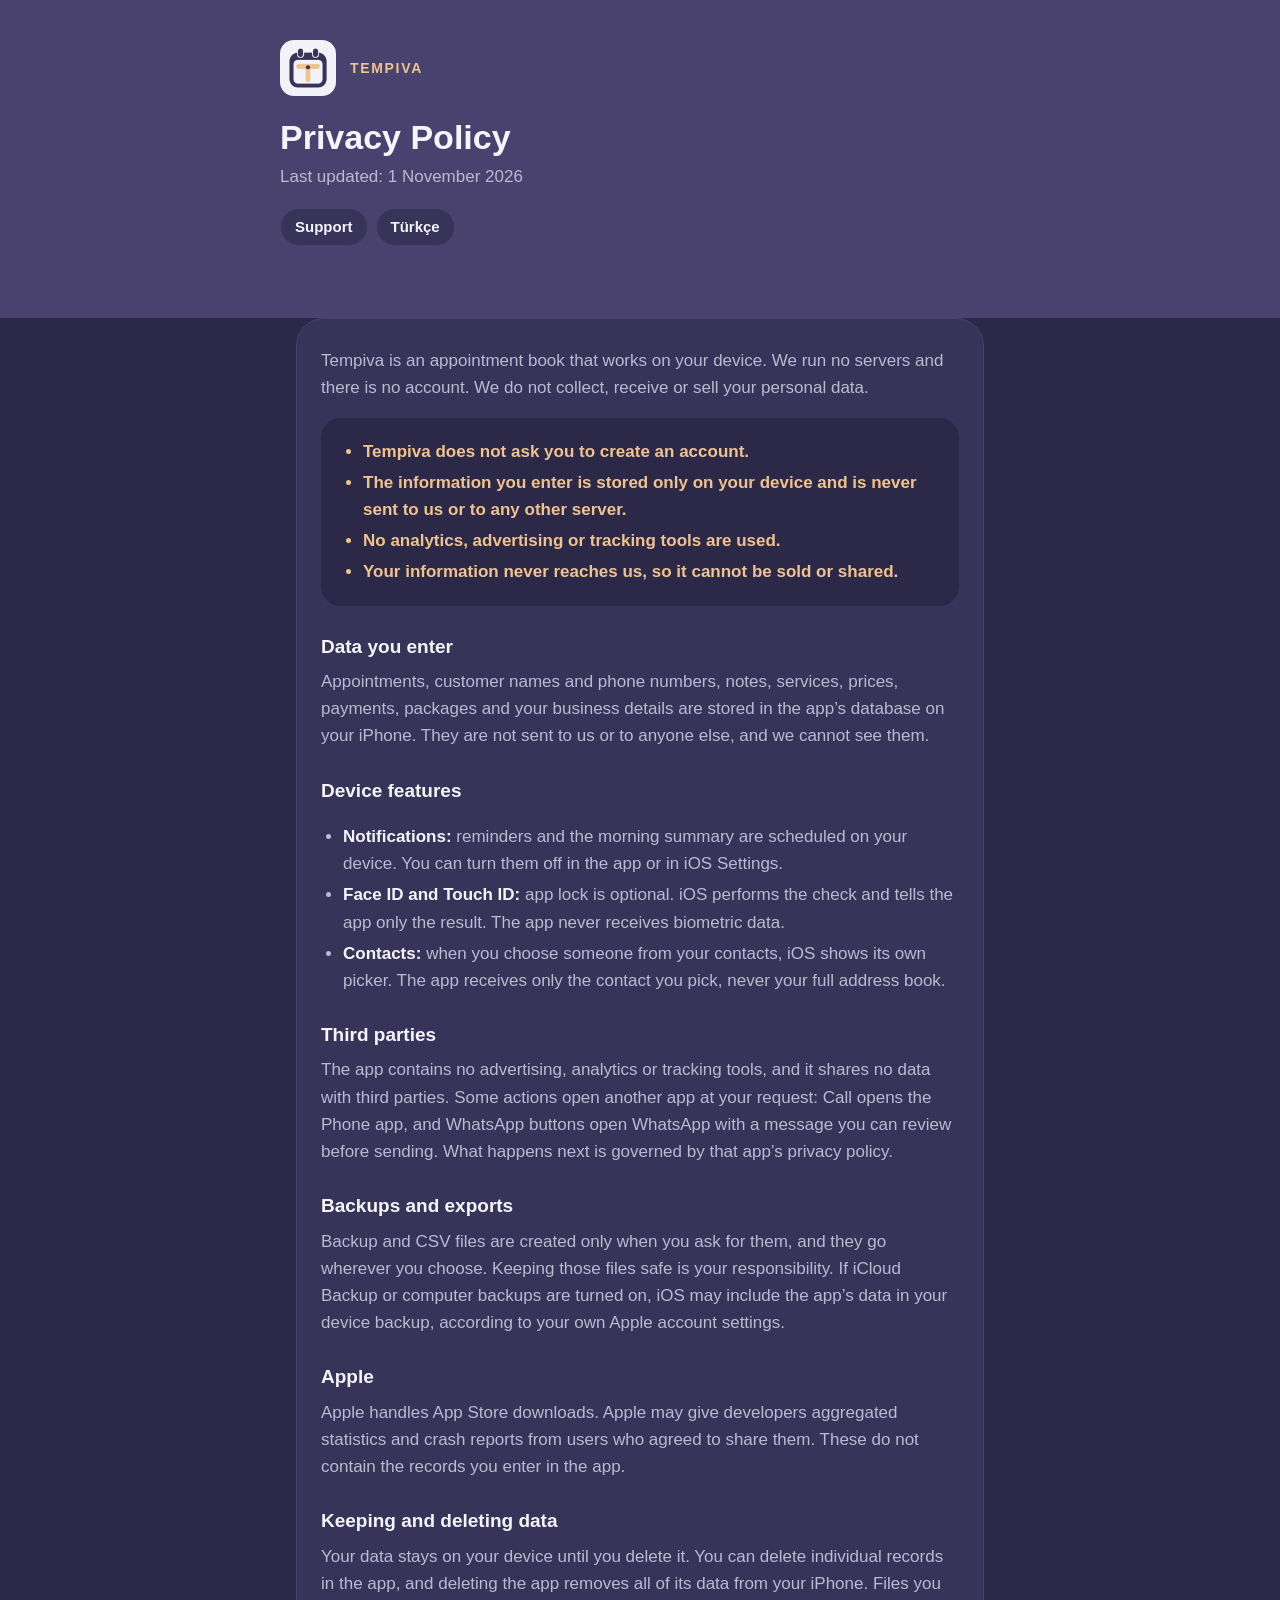
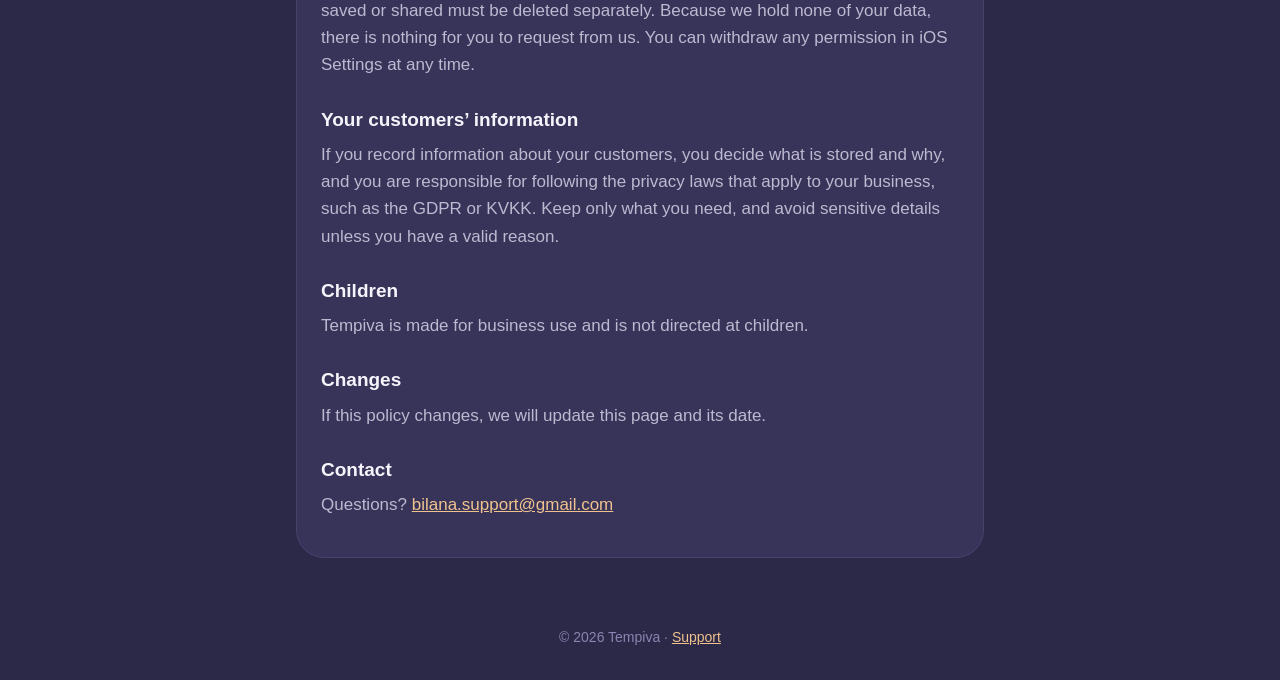
==== en/privacy/index.html @ 5f4a3ca3 "Add files via upload" ====
<!doctype html>
<html lang="en">
<head>
<meta charset="utf-8">
<meta name="viewport" content="width=device-width, initial-scale=1">
<title>Tempiva · Privacy Policy</title>
<meta name="description" content="Tempiva privacy policy. Tempiva collects no data; what you enter is stored only on your device.">
<link rel="icon" href="../../icon.png">
<link rel="stylesheet" href="../../style.css">
</head>
<body>
<header>
  <div class="wrap">
    <div class="brand"><img src="../../icon.png" alt=""><span>TEMPIVA</span></div>
    <h1>Privacy Policy</h1>
    <p>Last updated: 1 November 2026</p>
    <nav><a href="../">Support</a><a href="../../tr/privacy/" lang="tr">Türkçe</a></nav>
  </div>
</header>

<main class="wrap">
  <article>
    <p>Tempiva is an appointment book that works on your device. We run no servers and there is no account. We do not collect, receive or sell your personal data.</p>

    <div class="summary">
      <ul>
        <li>Tempiva does not ask you to create an account.</li>
        <li>The information you enter is stored only on your device and is never sent to us or to any other server.</li>
        <li>No analytics, advertising or tracking tools are used.</li>
        <li>Your information never reaches us, so it cannot be sold or shared.</li>
      </ul>
    </div>

    <h3>Data you enter</h3>
    <p>Appointments, customer names and phone numbers, notes, services, prices, payments, packages and your business details are stored in the app’s database on your iPhone. They are not sent to us or to anyone else, and we cannot see them.</p>
    <h3>Device features</h3>
    <ul>
      <li><b>Notifications:</b> reminders and the morning summary are scheduled on your device. You can turn them off in the app or in iOS Settings.</li>
      <li><b>Face ID and Touch ID:</b> app lock is optional. iOS performs the check and tells the app only the result. The app never receives biometric data.</li>
      <li><b>Contacts:</b> when you choose someone from your contacts, iOS shows its own picker. The app receives only the contact you pick, never your full address book.</li>
    </ul>
    <h3>Third parties</h3>
    <p>The app contains no advertising, analytics or tracking tools, and it shares no data with third parties. Some actions open another app at your request: Call opens the Phone app, and WhatsApp buttons open WhatsApp with a message you can review before sending. What happens next is governed by that app’s privacy policy.</p>
    <h3>Backups and exports</h3>
    <p>Backup and CSV files are created only when you ask for them, and they go wherever you choose. Keeping those files safe is your responsibility. If iCloud Backup or computer backups are turned on, iOS may include the app’s data in your device backup, according to your own Apple account settings.</p>
    <h3>Apple</h3>
    <p>Apple handles App Store downloads. Apple may give developers aggregated statistics and crash reports from users who agreed to share them. These do not contain the records you enter in the app.</p>
    <h3>Keeping and deleting data</h3>
    <p>Your data stays on your device until you delete it. You can delete individual records in the app, and deleting the app removes all of its data from your iPhone. Files you saved or shared must be deleted separately. Because we hold none of your data, there is nothing for you to request from us. You can withdraw any permission in iOS Settings at any time.</p>
    <h3>Your customers’ information</h3>
    <p>If you record information about your customers, you decide what is stored and why, and you are responsible for following the privacy laws that apply to your business, such as the GDPR or KVKK. Keep only what you need, and avoid sensitive details unless you have a valid reason.</p>
    <h3>Children</h3>
    <p>Tempiva is made for business use and is not directed at children.</p>
    <h3>Changes</h3>
    <p>If this policy changes, we will update this page and its date.</p>
    <h3>Contact</h3>
    <p>Questions? <a href="mailto:bilana.support@gmail.com">bilana.support@gmail.com</a></p>
  </article>
</main>

<footer>© 2026 Tempiva · <a href="../">Support</a></footer>
</body>
</html>
---- style.css ----
:root {
  color-scheme: dark;
  --bg: #2c2848; --surface: #373359; --line: #49426e;
  --ink: #f6f4fb; --ink-soft: #bdb9d0; --ink-muted: #8a84b0;
  --brand: #f0c38e; --on-brand: #2c2848;
}
* { box-sizing: border-box; }
body {
  margin: 0; background: var(--bg); color: var(--ink);
  font: 17px/1.6 -apple-system, BlinkMacSystemFont, "SF Pro Text", "Segoe UI", Roboto, sans-serif;
}
header { background: #49426e; padding: 40px 20px 72px; }
.wrap { max-width: 720px; margin: 0 auto; }
.brand { display: flex; align-items: center; gap: 14px; }
.brand img { width: 56px; height: 56px; border-radius: 14px; }
.brand span { font-weight: 800; letter-spacing: .12em; font-size: 14px; color: var(--brand); }
h1 { font-size: 34px; line-height: 1.15; margin: 22px 0 6px; text-wrap: balance; }
header p { margin: 0; color: var(--ink-soft); }
nav { margin-top: 18px; display: flex; gap: 8px; flex-wrap: wrap; }
nav a {
  color: var(--ink); text-decoration: none; font-weight: 700; font-size: 15px;
  padding: 6px 14px; border-radius: 999px; background: var(--surface);
  border: 1px solid var(--line);
}
main { padding: 0 16px 48px; margin-top: -40px; }
article {
  background: var(--surface); border: 1px solid var(--line); border-radius: 28px;
  padding: 28px 24px; margin-bottom: 20px;
}
h3 { font-size: 19px; margin: 26px 0 6px; }
p, li { color: var(--ink-soft); }
p { margin: 0 0 10px; }
b, strong { color: var(--ink); }
ul, ol { padding-left: 22px; }
li { margin: 4px 0; }
.summary { background: var(--bg); border-radius: 20px; padding: 16px 20px; margin: 16px 0; }
.summary ul { margin: 0; }
.summary li { color: var(--brand); font-weight: 600; }
.contact {
  display: flex; flex-wrap: wrap; align-items: center; gap: 10px 16px;
  background: var(--bg); border-radius: 20px; padding: 16px 20px; margin: 16px 0 8px;
}
.contact strong { color: var(--brand); }
.contact a { color: var(--brand); font-weight: 800; font-size: 17px; word-break: break-all; }
.choices { display: grid; gap: 14px; }
.choice {
  display: block; text-decoration: none; background: var(--surface); border: 1px solid var(--line);
  border-radius: 24px; padding: 20px 22px; color: var(--ink);
}
.choice strong { display: block; font-size: 21px; }
.choice span { color: var(--ink-soft); }
a { color: var(--brand); }
footer { text-align: center; color: var(--ink-muted); font-size: 14px; padding: 0 16px 32px; }
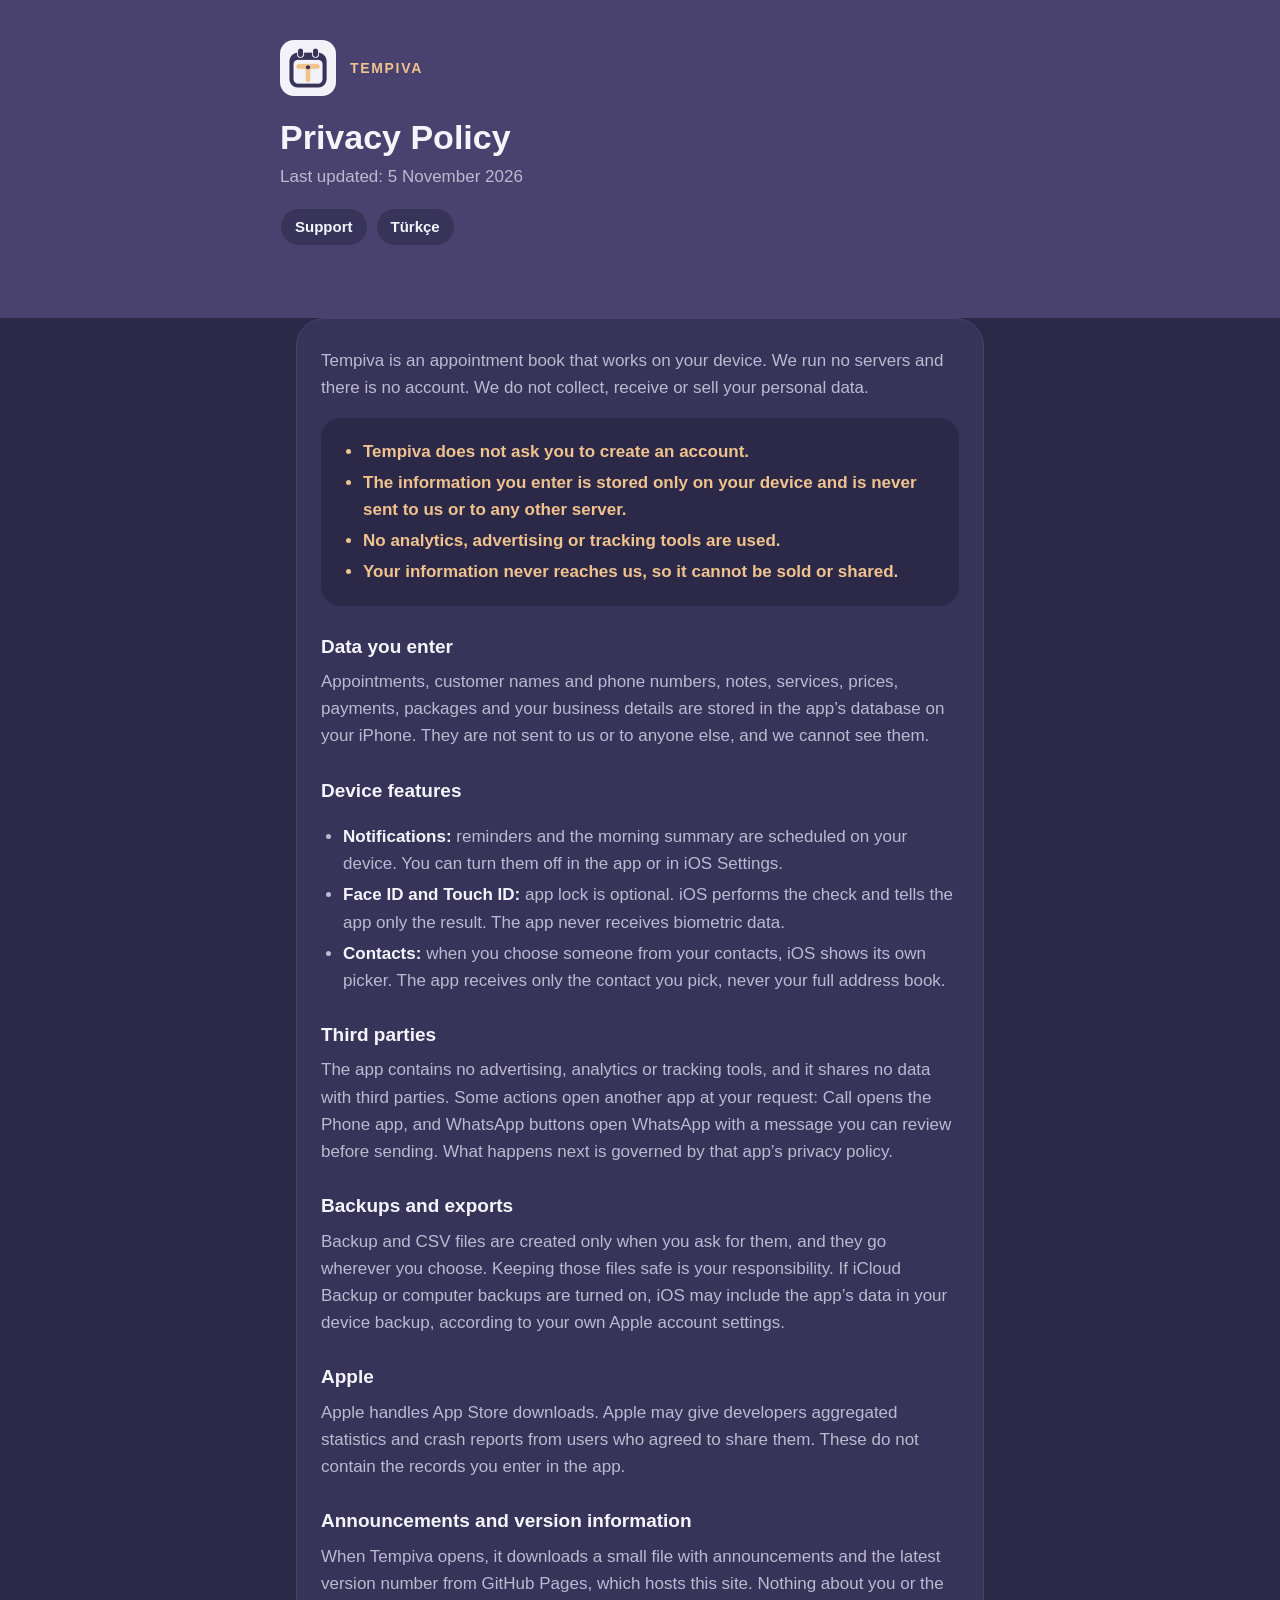
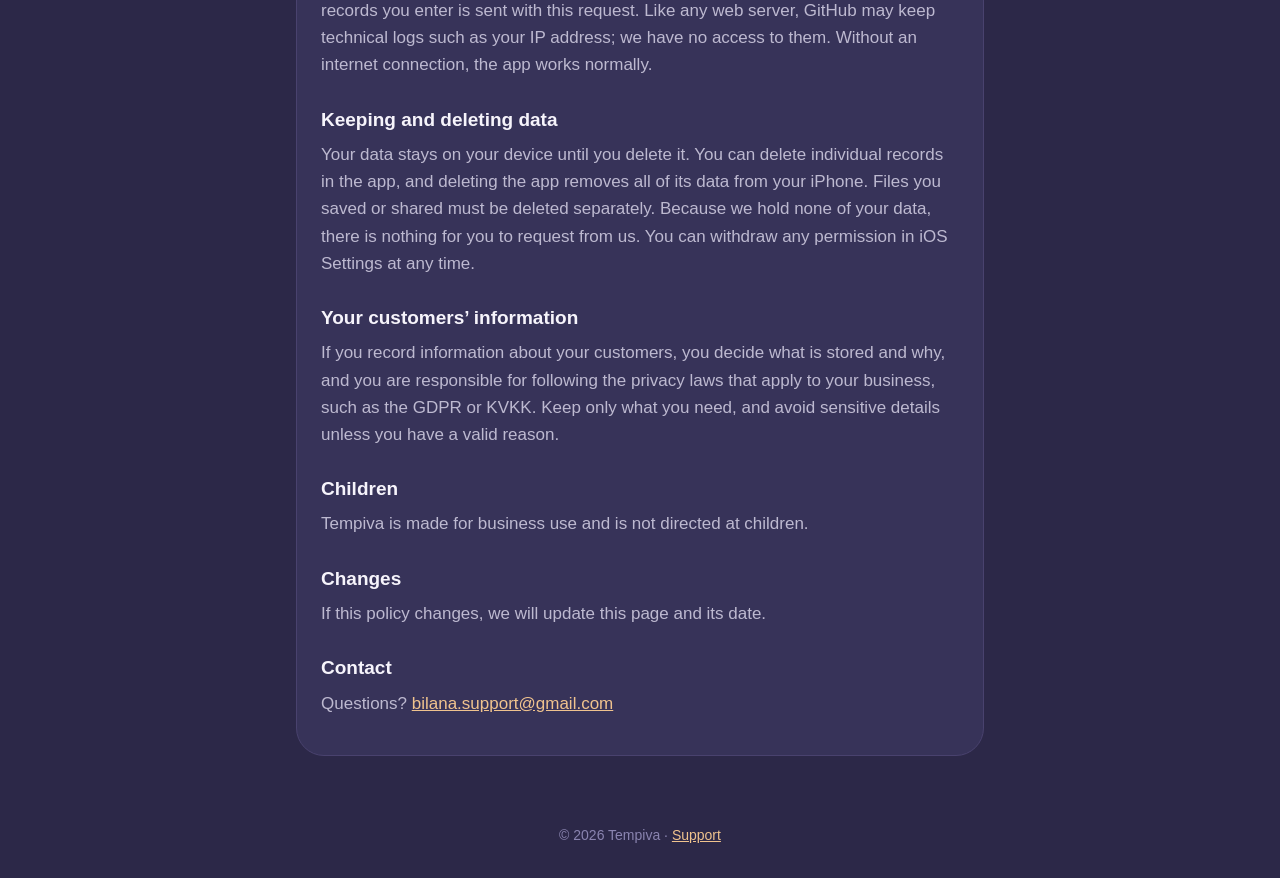
==== commit 5b1e0ed7: "Add files via upload" ====
--- a/en/privacy/index.html
+++ b/en/privacy/index.html
@@ -13,7 +13,7 @@
   <div class="wrap">
     <div class="brand"><img src="../../icon.png" alt=""><span>TEMPIVA</span></div>
     <h1>Privacy Policy</h1>
-    <p>Last updated: 1 November 2026</p>
+    <p>Last updated: 5 November 2026</p>
     <nav><a href="../">Support</a><a href="../../tr/privacy/" lang="tr">Türkçe</a></nav>
   </div>
 </header>
@@ -45,6 +45,8 @@
     <p>Backup and CSV files are created only when you ask for them, and they go wherever you choose. Keeping those files safe is your responsibility. If iCloud Backup or computer backups are turned on, iOS may include the app’s data in your device backup, according to your own Apple account settings.</p>
     <h3>Apple</h3>
     <p>Apple handles App Store downloads. Apple may give developers aggregated statistics and crash reports from users who agreed to share them. These do not contain the records you enter in the app.</p>
+    <h3>Announcements and version information</h3>
+    <p>When Tempiva opens, it downloads a small file with announcements and the latest version number from GitHub Pages, which hosts this site. Nothing about you or the records you enter is sent with this request. Like any web server, GitHub may keep technical logs such as your IP address; we have no access to them. Without an internet connection, the app works normally.</p>
     <h3>Keeping and deleting data</h3>
     <p>Your data stays on your device until you delete it. You can delete individual records in the app, and deleting the app removes all of its data from your iPhone. Files you saved or shared must be deleted separately. Because we hold none of your data, there is nothing for you to request from us. You can withdraw any permission in iOS Settings at any time.</p>
     <h3>Your customers’ information</h3>
